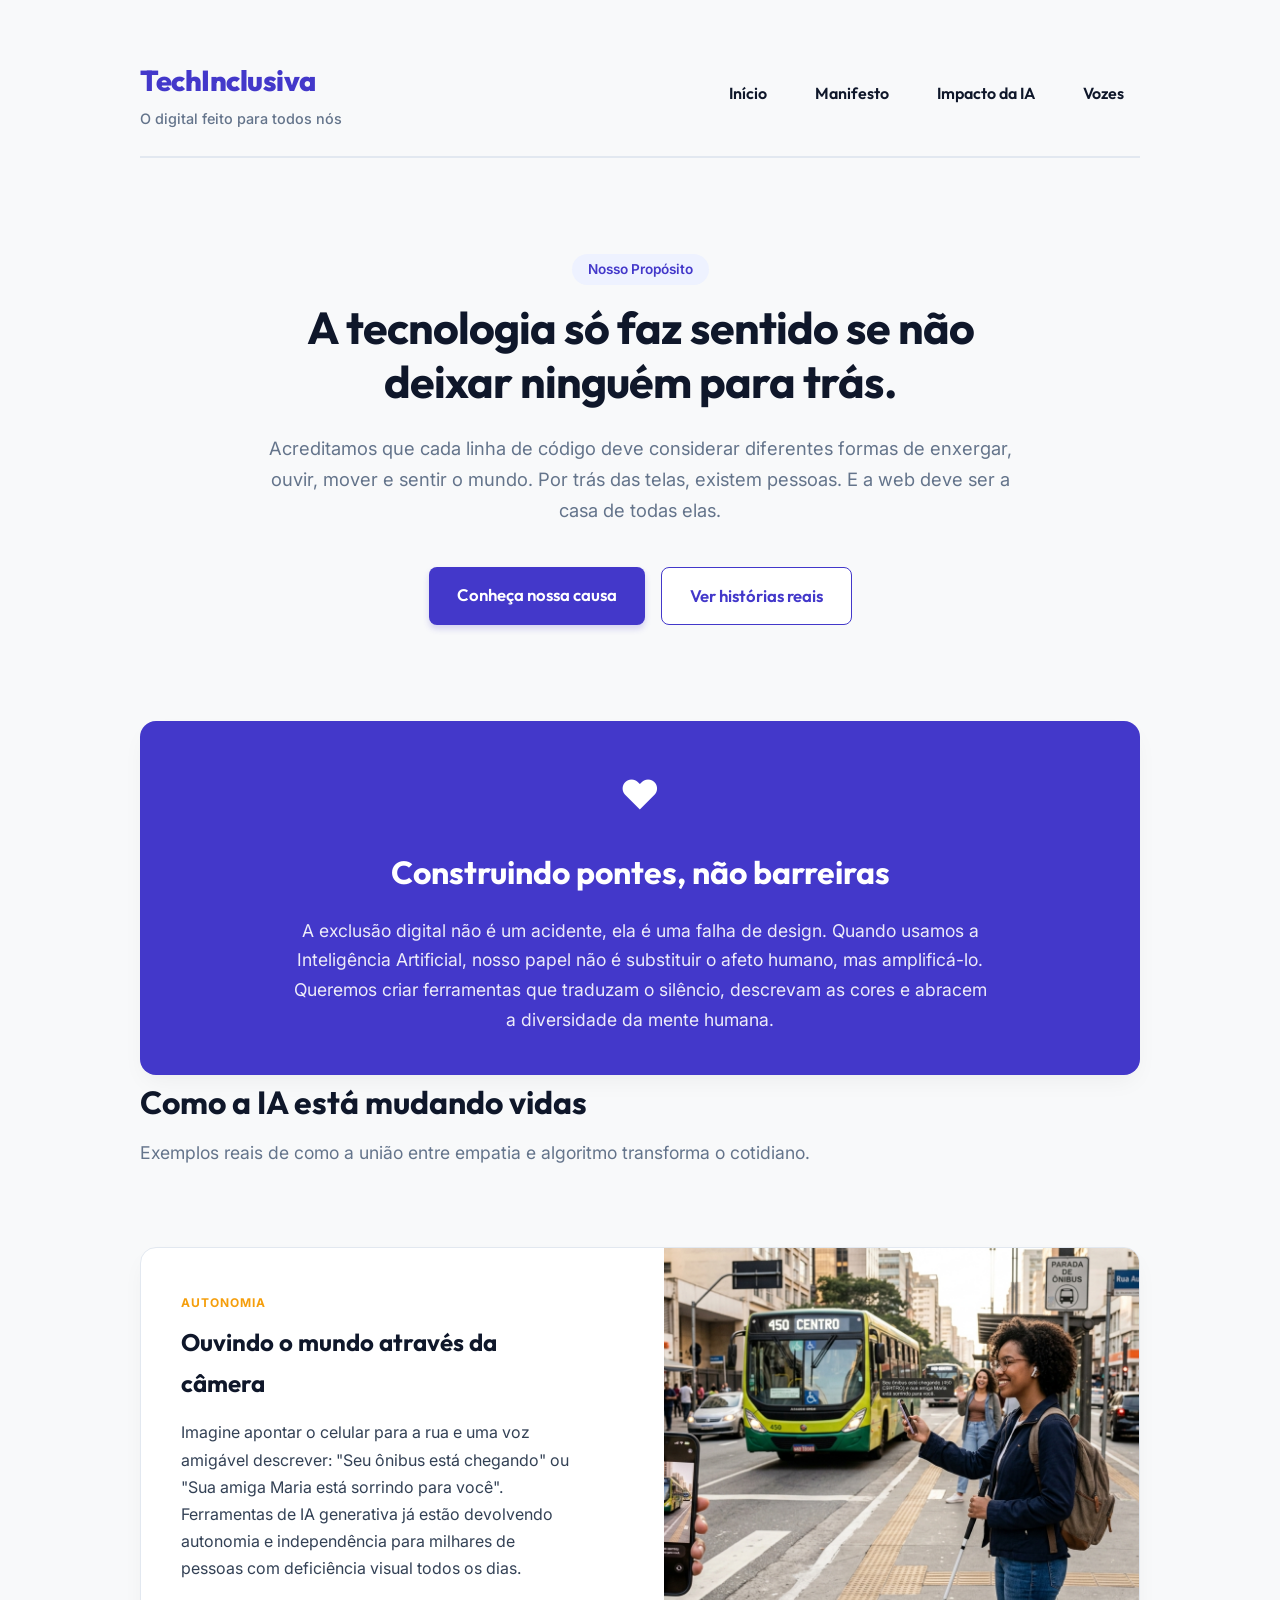
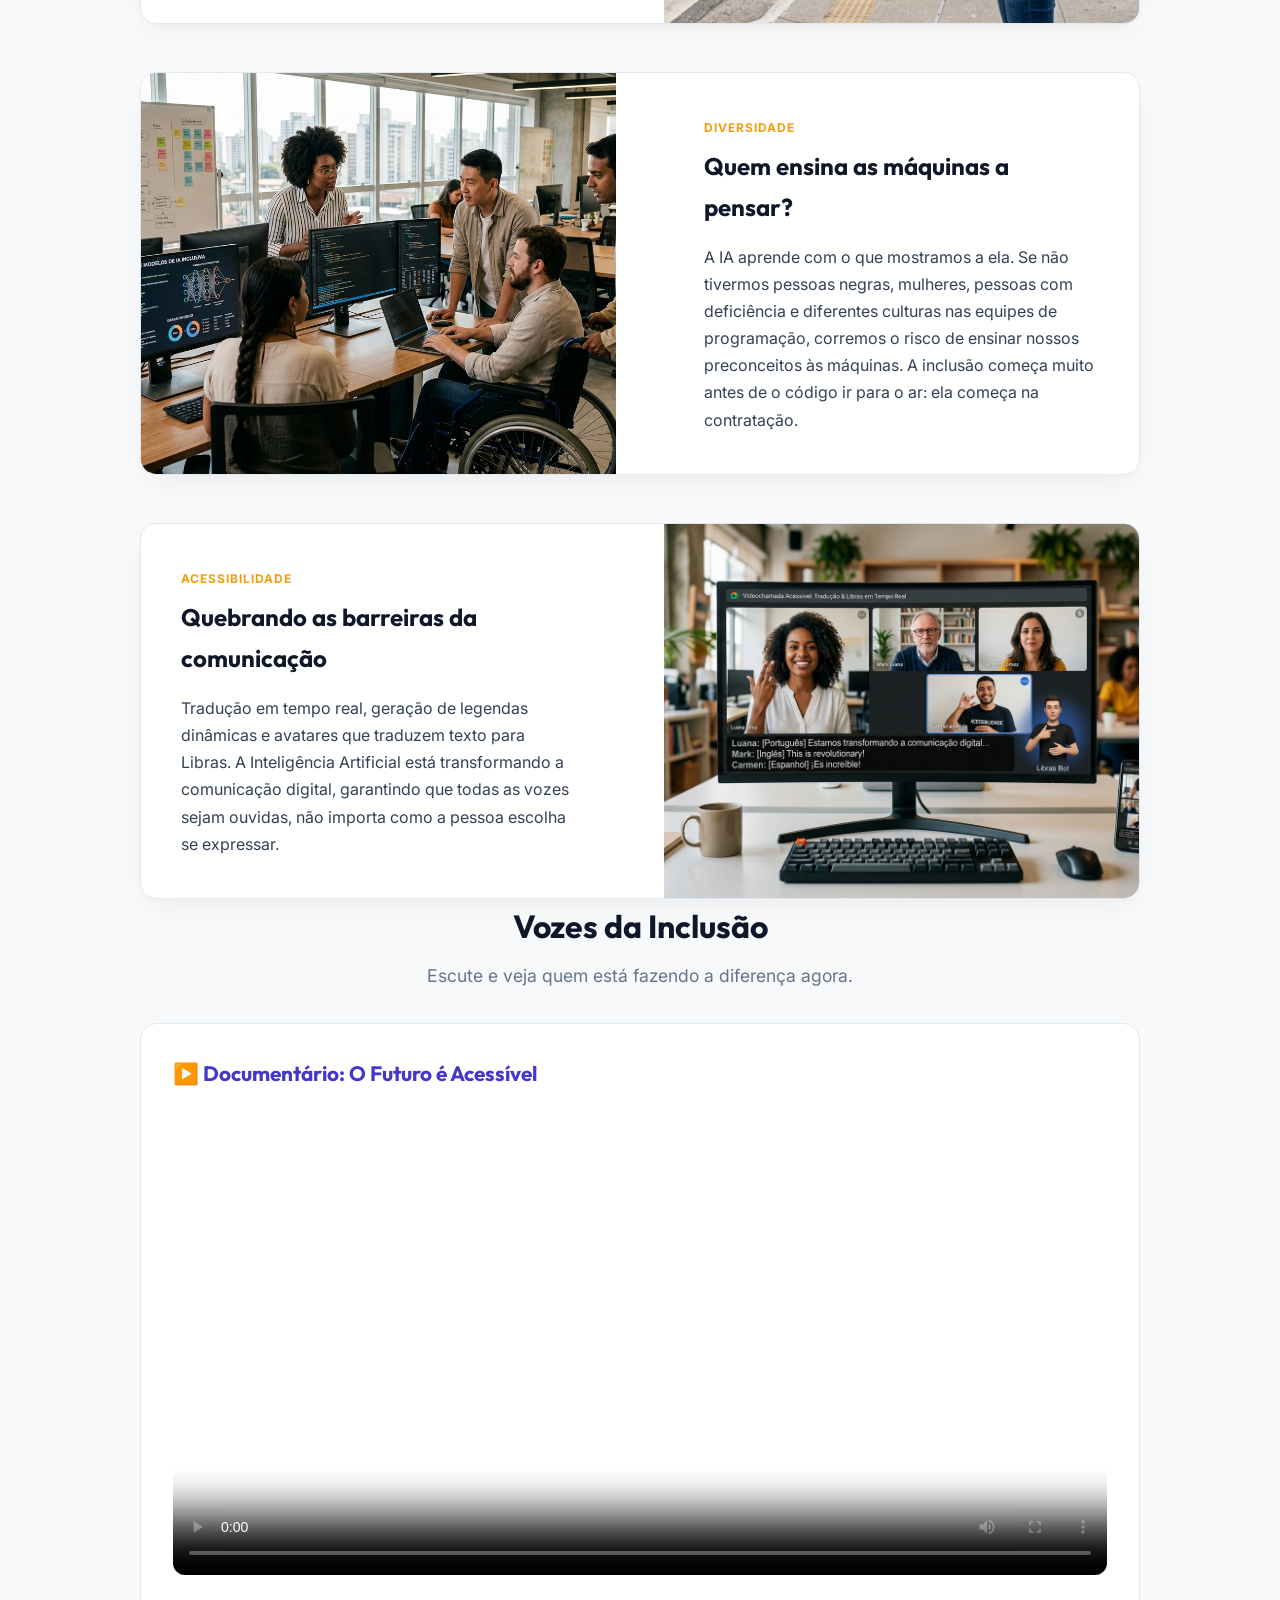
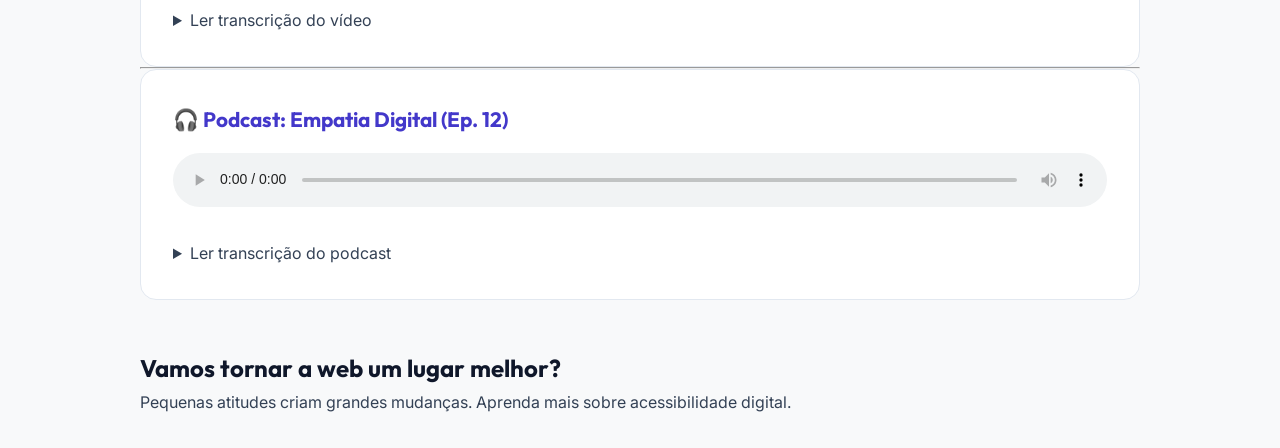
==== projeto_igor/index.html @ c45c7b09 "22/09" ====
<!DOCTYPE html>
<html lang="pt-BR">
<head>
  <meta charset="UTF-8">
  <meta name="viewport" content="width=device-width, initial-scale=1.0">
  <meta name="description" content="Portal sobre Tecnologia, Inteligência Artificial e Inclusão Digital focado em pessoas.">
  <title>Tecnologia com Empatia | Inclusão Digital</title>
  
  <!-- Fontes mais humanas e modernas -->
  <link rel="preconnect" href="https://fonts.googleapis.com">
  <link rel="preconnect" href="https://fonts.gstatic.com" crossorigin>
  <link href="https://fonts.googleapis.com/css2?family=Inter:wght@400;500;600&family=Outfit:wght@500;700;800&display=swap" rel="stylesheet">
  
  <link rel="stylesheet" href="style.css">
</head>
<body>

  <!-- Atalho de acessibilidade para leitor de tela / teclado -->
  <a href="#conteudo-principal" class="apenas-leitor-tela focavel-leitor-tela">Pular direto pro conteúdo</a>

  <div class="container-geral">
    
    <header class="cabecalho-site">
      <div class="area-logo">
        <h1>TechInclusiva</h1>
        <span>O digital feito para todos nós</span>
      </div>

      <nav class="menu-principal">
        <ul>
          <li><a href="#inicio">Início</a></li>
          <li><a href="#manifesto">Manifesto</a></li>
          <li><a href="#impacto">Impacto da IA</a></li>
          <li><a href="#midias">Vozes</a></li>
        </ul>
      </nav>
    </header>

    <section id="inicio" class="secao-destaque">
      <div class="destaque-texto">
        <span class="tag">Nosso Propósito</span>
        <h2>A tecnologia só faz sentido se não deixar ninguém para trás.</h2>
        <p>Acreditamos que cada linha de código deve considerar diferentes formas de enxergar, ouvir, mover e sentir o mundo. Por trás das telas, existem pessoas. E a web deve ser a casa de todas elas.</p>
        <div class="botoes-acao">
          <a href="#manifesto" class="btn btn-primario">Conheça nossa causa</a>
          <a href="#impacto" class="btn btn-secundario">Ver histórias reais</a>
        </div>
      </div>
    </section>

    <main id="conteudo-principal">
      
      <!-- SEÇÃO: MANIFESTO -->
      <section id="manifesto" class="cartao-conteudo manifesto-inclusao">
        <div class="manifesto-icone">❤️</div>
        <h3>Construindo pontes, não barreiras</h3>
        <p>A exclusão digital não é um acidente, ela é uma falha de design. Quando usamos a Inteligência Artificial, nosso papel não é substituir o afeto humano, mas amplificá-lo. Queremos criar ferramentas que traduzam o silêncio, descrevam as cores e abracem a diversidade da mente humana.</p>
      </section>

      <!-- SEÇÃO ALTERNADA: (TEXTO / IMAGEM) -->
      <section id="impacto" class="secao-funcionalidades">
        <div class="cabecalho-secao">
          <h3>Como a IA está mudando vidas</h3>
          <p>Exemplos reais de como a união entre empatia e algoritmo transforma o cotidiano.</p>
        </div>

        <!-- BLOCO 1 (Texto / Imagem) -->
        <div class="cartao-conteudo linha-funcionalidade">
          <div class="texto-funcionalidade">
            <span class="tag-pequena">Autonomia</span>
            <h4>Ouvindo o mundo através da câmera</h4>
            <p>Imagine apontar o celular para a rua e uma voz amigável descrever: "Seu ônibus está chegando" ou "Sua amiga Maria está sorrindo para você". Ferramentas de IA generativa já estão devolvendo autonomia e independência para milhares de pessoas com deficiência visual todos os dias.</p>
          </div>
          <figure class="imagem-funcionalidade">
            <img src="./assets/img1.jpg" alt="Mulher sorridente com fones de ouvido caminhando pela cidade, usando tecnologia assistiva.">
          </figure>
        </div>

        <!-- BLOCO 2 (Imagem / Texto - Invertido) -->
        <div class="cartao-conteudo linha-funcionalidade invertido">
          <figure class="imagem-funcionalidade">
            <img src="./assets/img2.jpg" alt="Grupo diversificado de jovens trabalhando juntos de forma colaborativa e sorrindo.">
          </figure>
          <div class="texto-funcionalidade">
            <span class="tag-pequena">Diversidade</span>
            <h4>Quem ensina as máquinas a pensar?</h4>
            <p>A IA aprende com o que mostramos a ela. Se não tivermos pessoas negras, mulheres, pessoas com deficiência e diferentes culturas nas equipes de programação, corremos o risco de ensinar nossos preconceitos às máquinas. A inclusão começa muito antes de o código ir para o ar: ela começa na contratação.</p>
          </div>
        </div>

        <!-- BLOCO 3 (Texto / Imagem - NOVO) -->
        <div class="cartao-conteudo linha-funcionalidade">
          <div class="texto-funcionalidade">
            <span class="tag-pequena">Acessibilidade</span>
            <h4>Quebrando as barreiras da comunicação</h4>
            <p>Tradução em tempo real, geração de legendas dinâmicas e avatares que traduzem texto para Libras. A Inteligência Artificial está transformando a comunicação digital, garantindo que todas as vozes sejam ouvidas, não importa como a pessoa escolha se expressar.</p>
          </div>
          <figure class="imagem-funcionalidade">
            <!-- Nova imagem focada em tecnologia e comunicação -->
            <img src="./assets/img3.jpg" alt="Pessoa interagindo com um tablet com foco na tela, representando o acesso facilitado à comunicação.">
          </figure>
        </div>

      </section>

      <!-- SEÇÃO MÍDIAS: EMPILHADA COM DIVISÓRIA -->
      <section id="midias" class="cartao-conteudo bloco-midias-empilhado">
        <div class="cabecalho-secao centralizado">
          <h3>Vozes da Inclusão</h3>
          <p>Escute e veja quem está fazendo a diferença agora.</p>
        </div>
        
        <!-- VÍDEO + TRANSCRIÇÃO -->
        <div class="item-midia">
          <div class="cabecalho-midia">
            <h4>▶️ Documentário: O Futuro é Acessível</h4>
          </div>
          <video controls class="reprodutor-midia" poster="https://images.unsplash.com/photo-1516321318423-f06f85e504b3?ixlib=rb-4.0.3&auto=format&fit=crop&w=800&q=80">
            <source src="#" type="video/mp4">
            Seu navegador não suporta o elemento de vídeo.
          </video>

          <details class="painel-transcricao">
            <summary>Ler transcrição do vídeo</summary>
            <div class="corpo-transcricao">
              <p><strong>[Música suave e inspiradora começa]</strong></p>
              <p><strong>[Visual]</strong> Um jovem cego toca a tela do celular; a tela brilha e um aplicativo responde por voz.</p>
              <p><strong>[Voz de Marina, Desenvolvedora]</strong> "Quando nós construímos algo acessível, não estamos fazendo um 'favor'. Estamos garantindo um direito humano fundamental."</p>
            </div>
          </details>
        </div>

        <hr class="linha-divisoria">

        <!-- PODCAST + TRANSCRIÇÃO -->
        <div class="item-midia">
          <div class="cabecalho-midia">
            <h4>🎧 Podcast: Empatia Digital (Ep. 12)</h4>
          </div>
          <audio controls class="reprodutor-midia audio-player">
            <source src="#" type="audio/mpeg">
            Seu navegador não suporta o elemento de áudio.
          </audio>

          <details class="painel-transcricao">
            <summary>Ler transcrição do podcast</summary>
            <div class="corpo-transcricao">
              <p><strong>[Apresentadora]</strong> Bem-vindos de volta. Hoje vamos falar sobre como pequenas mudanças no código geram impactos gigantescos.</p>
              <p><strong>[Convidado]</strong> Exato! Comece testando seu site apenas com o teclado. Se você não consegue navegar, uma pessoa com deficiência motora também não vai conseguir.</p>
            </div>
          </details>
        </div>

      </section>

    </main>

    <section class="chamada-final">
      <h2>Vamos tornar a web um lugar melhor?</h2>
      <p>Pequenas atitudes criam grandes mudanças. Aprenda mais sobre acessibilidade digital.</p>
    </section>
---- projeto_igor/style.css ----
:root {
  /* Nova paleta: Mais quente, moderna e aconchegante */
  --fundo-pagina: #F8F9FA;
  --fundo-cartao: #FFFFFF;
  --borda-suave: #E2E8F0;
  
  --texto-titulo: #0F172A; /* Azul marinho quase preto (alta constraste) */
  --texto-corpo: #334155; /* Cinza chumbo suave (confortável para ler) */
  --texto-mutado: #64748B;
  
  --cor-marca: #4338CA; /* Indigo vibrante (Passa confiança e modernidade) */
  --cor-marca-hover: #3730A3;
  --cor-destaque: #F59E0B; /* Laranja quente para detalhes */
  --cor-fundo-destaque: #EEF2FF; /* Azul bem clarinho para fundos especiais */
}

* {
  margin: 0;
  padding: 0;
  box-sizing: border-box;
}

body {
  background: var(--fundo-pagina);
  color: var(--texto-corpo);
  /* Outfit para modernidade, Inter para os textos densos */
  font-family: 'Inter', sans-serif;
  line-height: 1.7;
  padding: 2rem 1rem;
  -webkit-font-smoothing: antialiased;
}

h1, h2, h3, h4, .menu-principal a {
  font-family: 'Outfit', sans-serif;
  color: var(--texto-titulo);
}

/* Acessibilidade (Mantida e melhorada visualmente) */
.apenas-leitor-tela {
  position: absolute;
  width: 1px;
  height: 1px;
  padding: 0;
  margin: -1px;
  overflow: hidden;
  clip: rect(0, 0, 0, 0);
  white-space: nowrap;
  border: 0;
}

.focavel-leitor-tela:focus {
  position: fixed;
  top: 1rem;
  left: 1rem;
  padding: 0.75rem 1.5rem;
  background: var(--cor-marca);
  color: #ffffff;
  z-index: 9999;
  border-radius: 8px;
  font-weight: 600;
  text-decoration: none;
  box-shadow: 0 4px 12px rgba(67, 56, 202, 0.3);
}

:focus:not(:focus-visible) { outline: none; }
:focus-visible { outline: 3px solid var(--cor-destaque); outline-offset: 4px; border-radius: 4px;}

/* Layout base */
.container-geral {
  max-width: 1000px;
  margin: 0 auto;
  display: flex;
  flex-direction: column;
  gap: 3rem; /* Mais respiro entre as seções */
}

/* Cartões universais */
.cartao-conteudo {
  background: var(--fundo-cartao);
  border: 1px solid var(--borda-suave);
  border-radius: 16px; /* Bordas mais arredondadas (amigáveis) */
  padding: 2.5rem;
  box-shadow: 0 10px 25px -5px rgba(0, 0, 0, 0.05), 0 8px 10px -6px rgba(0, 0, 0, 0.01);
  transition: transform 0.3s ease, box-shadow 0.3s ease;
}

.cartao-conteudo:hover {
  transform: translateY(-2px);
  box-shadow: 0 20px 25px -5px rgba(0, 0, 0, 0.08), 0 10px 10px -5px rgba(0, 0, 0, 0.04);
}

/* Cabeçalho */
.cabecalho-site {
  display: flex;
  flex-wrap: wrap;
  justify-content: space-between;
  align-items: center;
  gap: 1.5rem;
  padding: 1.5rem 0;
  border-bottom: 2px solid var(--borda-suave);
}

.area-logo h1 { 
  font-size: 1.8rem; 
  font-weight: 800;
  color: var(--cor-marca); 
  letter-spacing: -0.5px;
}
.area-logo span { 
  font-size: 0.9rem; 
  color: var(--texto-mutado);
  font-weight: 500;
}

.menu-principal ul { display: flex; gap: 1rem; list-style: none; }
.menu-principal a {
  text-decoration: none;
  font-size: 1rem;
  font-weight: 600;
  padding: 0.5rem 1rem;
  border-radius: 8px;
  transition: all 0.2s ease;
}
.menu-principal a:hover { 
  background: var(--cor-fundo-destaque);
  color: var(--cor-marca); 
}

/* Destaque Inicial (Hero) */
.secao-destaque {
  text-align: center;
  padding: 3rem 1rem;
  max-width: 800px;
  margin: 0 auto;
}

.tag {
  display: inline-block;
  background: var(--cor-fundo-destaque);
  color: var(--cor-marca);
  padding: 0.25rem 1rem;
  border-radius: 99px;
  font-size: 0.85rem;
  font-weight: 600;
  margin-bottom: 1rem;
}

.tag-pequena {
  display: inline-block;
  color: var(--cor-destaque);
  font-size: 0.75rem;
  font-weight: 700;
  text-transform: uppercase;
  letter-spacing: 1px;
  margin-bottom: 0.5rem;
}

.secao-destaque h2 { 
  font-size: 2.8rem;
  line-height: 1.2;
  margin-bottom: 1.5rem;
  letter-spacing: -1px;
}

.secao-destaque p {
  font-size: 1.15rem;
  color: var(--texto-mutado);
  margin-bottom: 2.5rem;
}

/* Botões */
.botoes-acao {
  display: flex;
  gap: 1rem;
  justify-content: center;
}

.btn {
  display: inline-block;
  padding: 0.875rem 1.75rem;
  border-radius: 8px;
  text-decoration: none;
  font-weight: 600;
  font-family: 'Outfit', sans-serif;
  transition: all 0.3s ease;
  font-size: 1.05rem;
}

.btn-primario {
  background: var(--cor-marca);
  color: white;
  box-shadow: 0 4px 6px rgba(67, 56, 202, 0.2);
}

.btn-primario:hover {
  background: var(--cor-marca-hover);
  transform: translateY(-2px);
  box-shadow: 0 6px 12px rgba(67, 56, 202, 0.3);
}

.btn-secundario {
  background: white;
  color: var(--cor-marca);
  border: 1px solid var(--cor-marca);
}

.btn-secundario:hover {
  background: var(--cor-fundo-destaque);
}

/* Manifesto */
.manifesto-inclusao {
  text-align: center;
  background: var(--cor-marca);
  color: white;
  border: none;
}

.manifesto-inclusao .manifesto-icone {
  font-size: 2.5rem;
  margin-bottom: 1rem;
}

.manifesto-inclusao h3 {
  color: white;
  font-size: 2rem;
  margin-bottom: 1rem;
}

.manifesto-inclusao p {
  font-size: 1.1rem;
  max-width: 700px;
  margin: 0 auto;
  opacity: 0.9;
}

/* Cabeçalhos de Seção */
.cabecalho-secao {
  margin-bottom: 2rem;
}
.cabecalho-secao.centralizado {
  text-align: center;
}
.cabecalho-secao h3 {
  font-size: 2rem;
  margin-bottom: 0.5rem;
}
.cabecalho-secao p {
  color: var(--texto-mutado);
  font-size: 1.1rem;
}

/* Seção Alternada */
.secao-funcionalidades {
  display: flex;
  flex-direction: column;
  gap: 3rem;
}

.linha-funcionalidade {
  display: grid;
  grid-template-columns: 1fr 1fr;
  gap: 3rem;
  align-items: center;
  padding: 0; /* Tira o padding padrão do cartão */
  overflow: hidden; /* Para a imagem respeitar o border-radius */
}

.texto-funcionalidade {
  padding: 2.5rem;
}

.texto-funcionalidade h4 {
  font-size: 1.5rem;
  margin-bottom: 1rem;
}

.imagem-funcionalidade {
  height: 100%;
  min-height: 300px;
}

.imagem-funcionalidade img {
  width: 100%;
  height: 100%;
  object-fit: cover; /* Imagem fica linda preenchendo o espaço */
  display: block;
}

/* Mídias */
.bloco-midias-empilhado {
  background: transparent;
  border: none;
  box-shadow: none;
  padding: 0;
}

.item-midia {
  background: var(--fundo-cartao);
  padding: 2rem;
  border-radius: 16px;
  border: 1px solid var(--borda-suave);
}

.cabecalho-midia h4 {
  font-size: 1.3rem;
  margin-bottom: 1rem;
  color: var(--cor-marca);
}

.reprodutor-midia {
  width: 100%;
  border-radius: 12px;
  margin-bottom: 1.5rem;
}
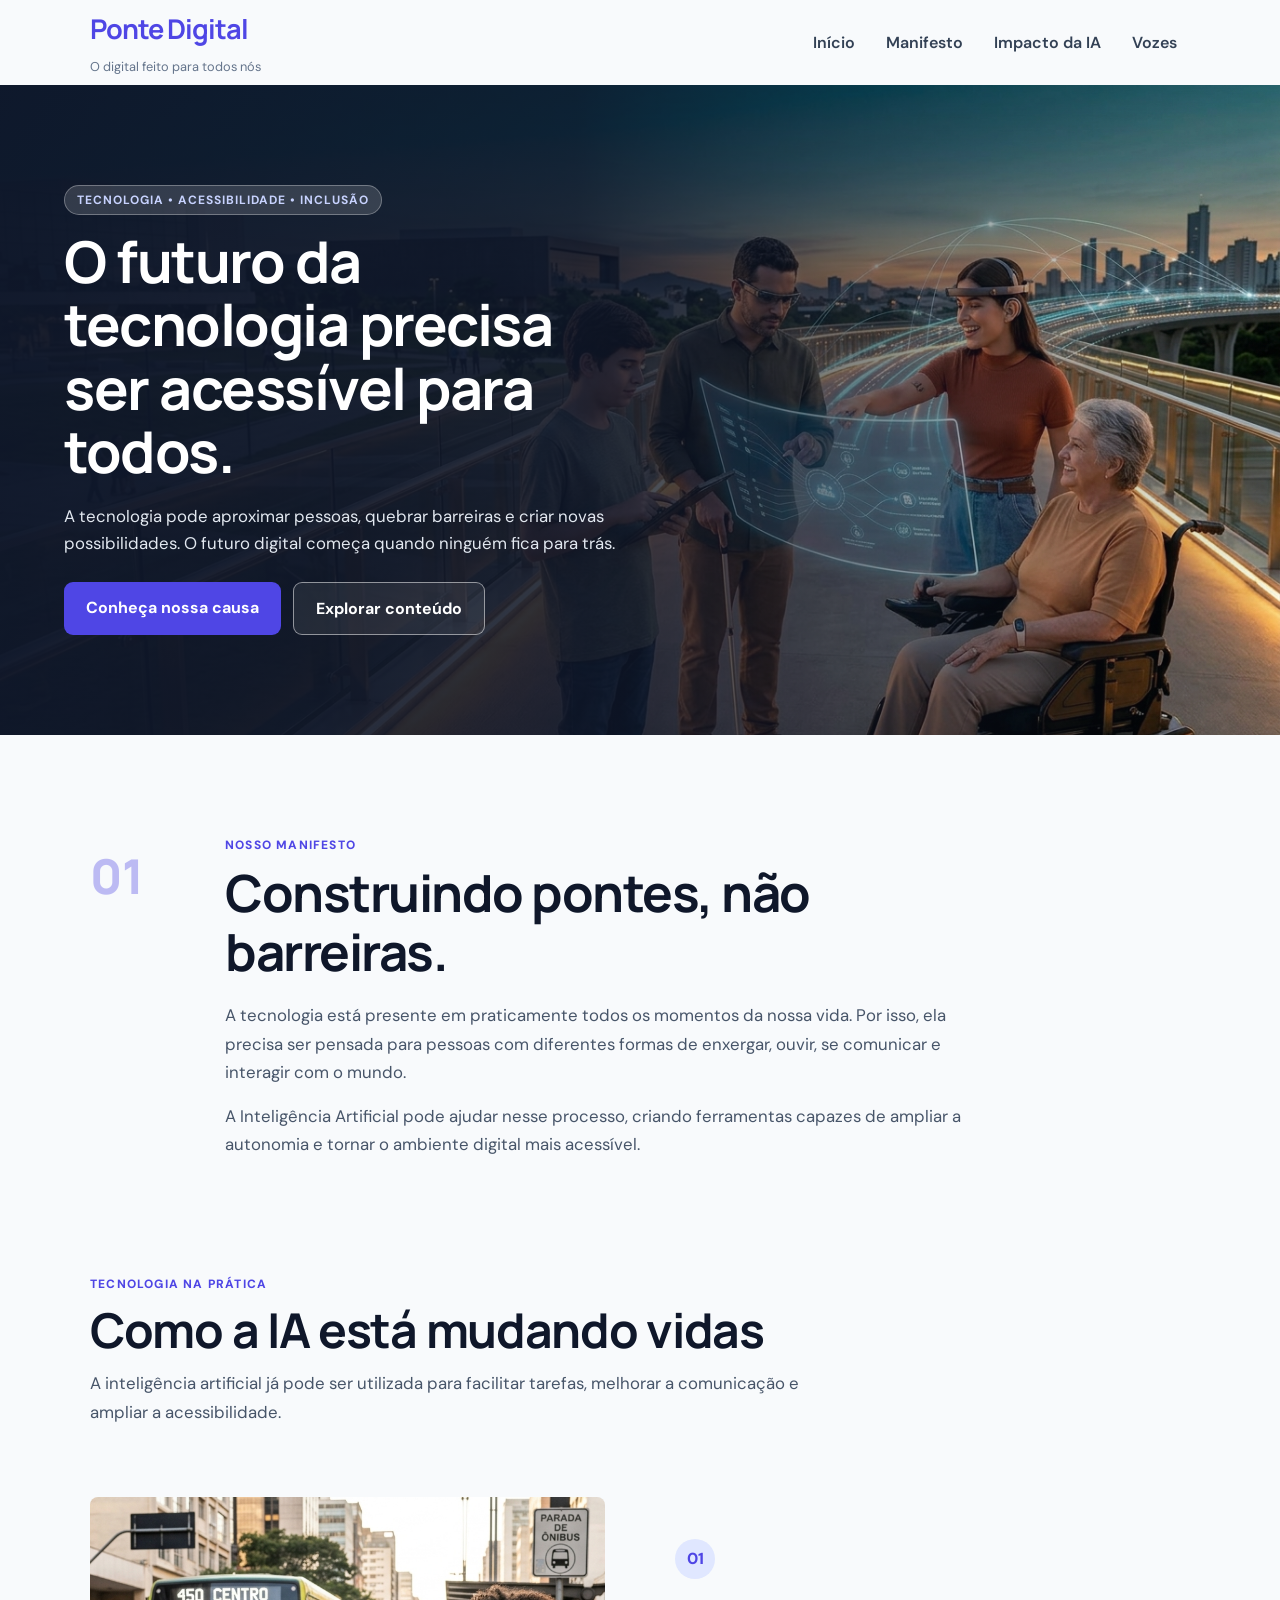
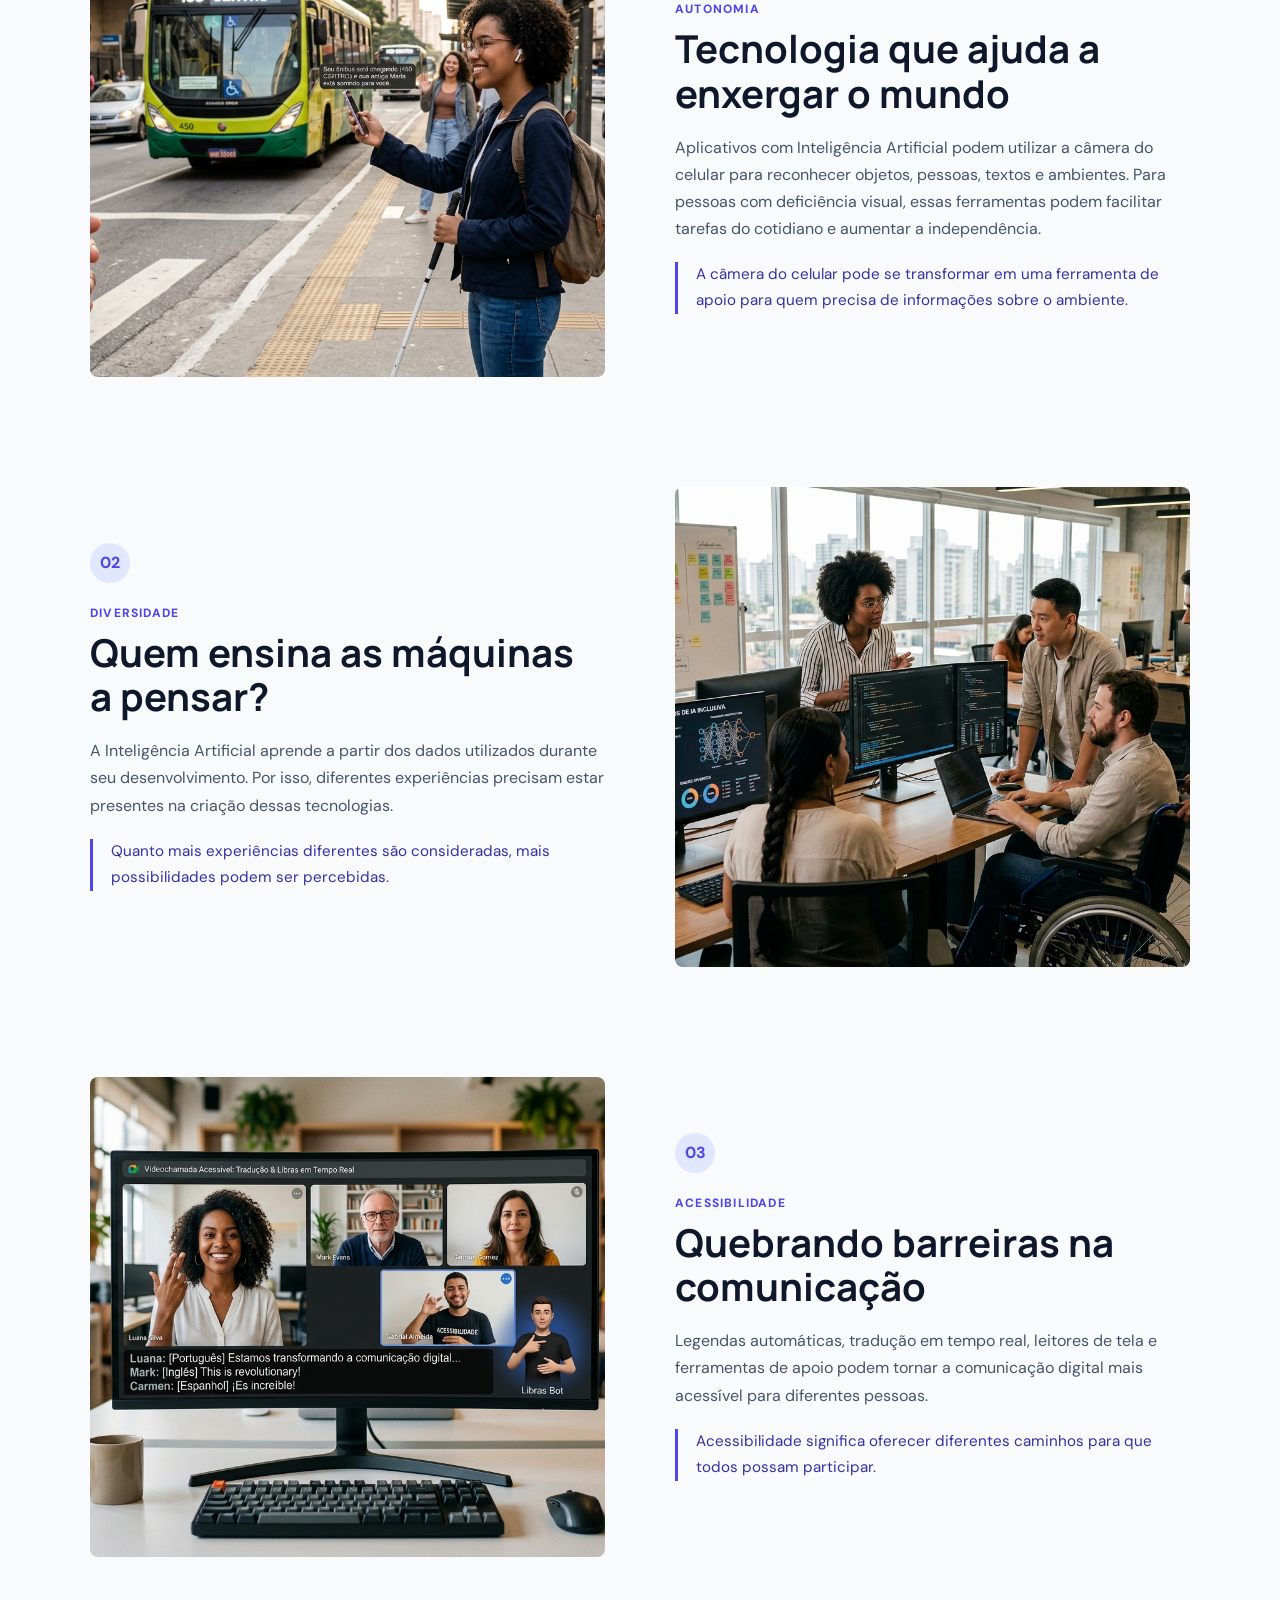
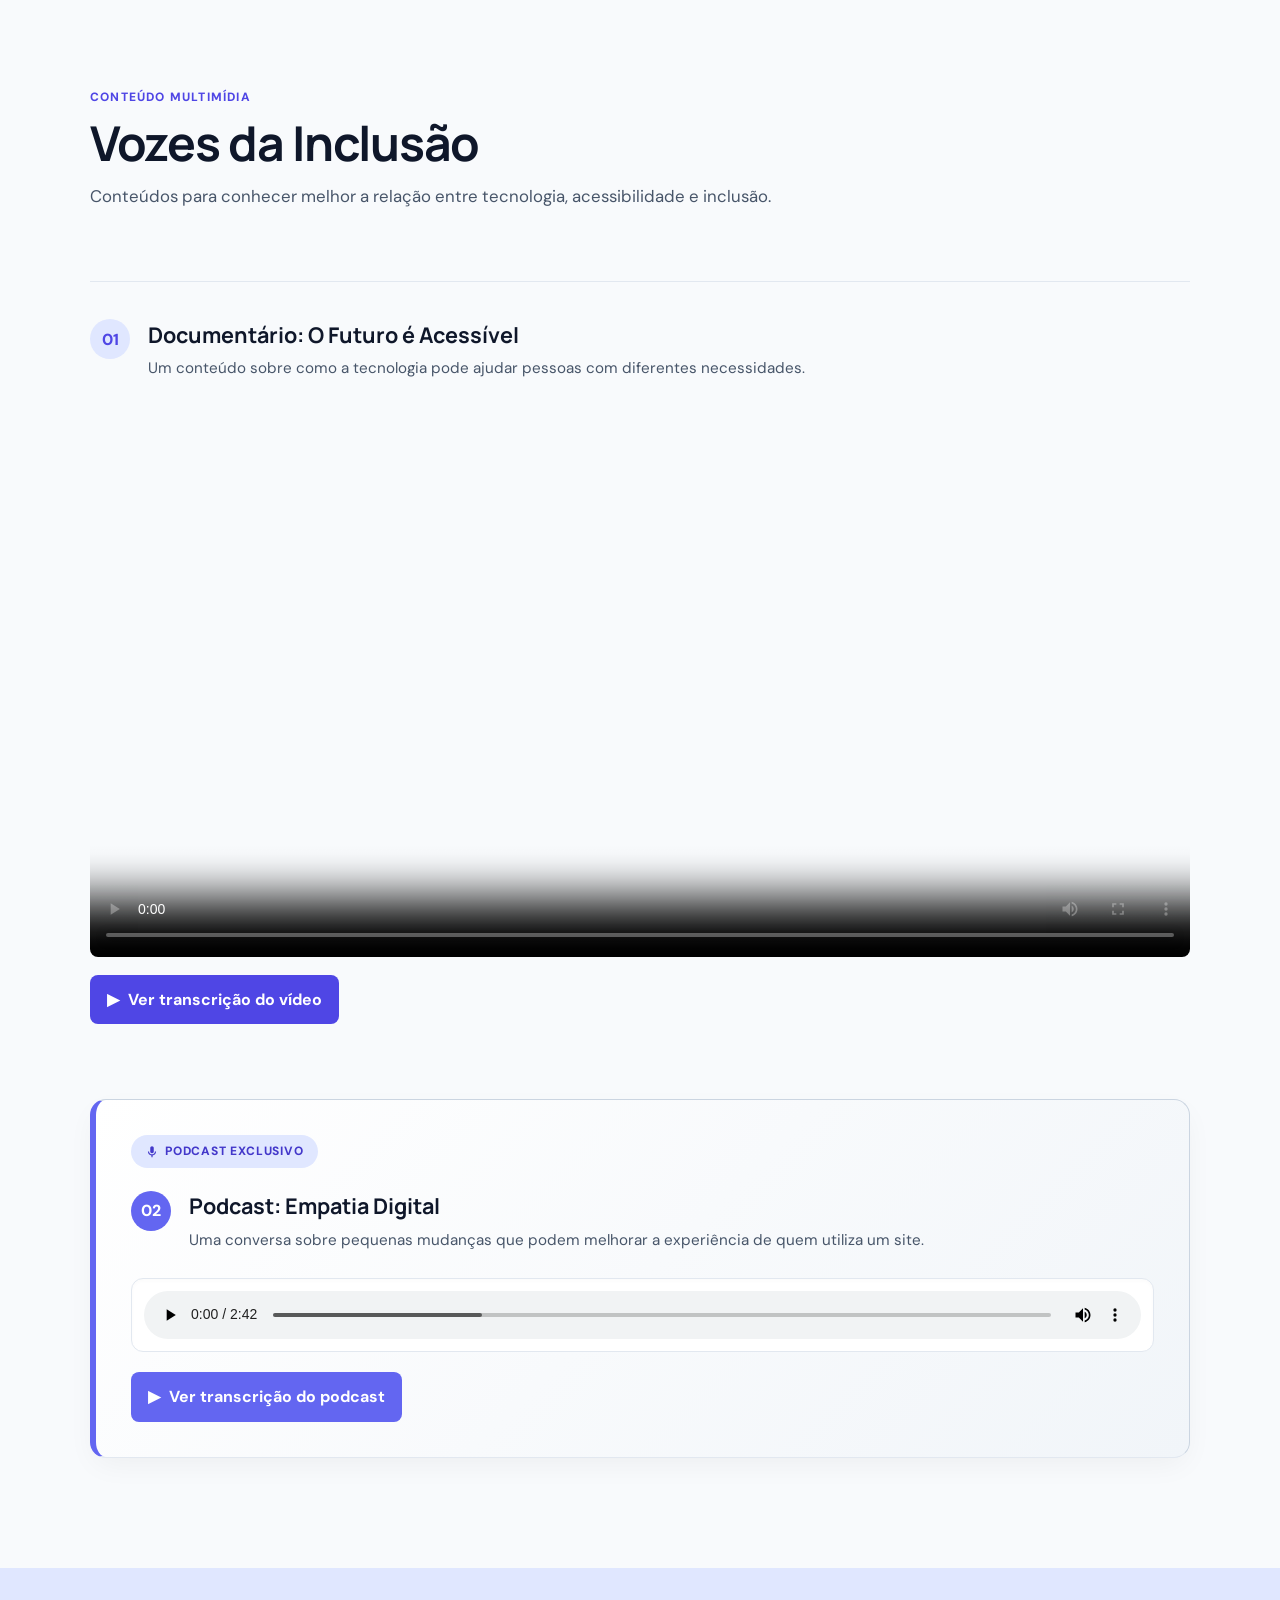
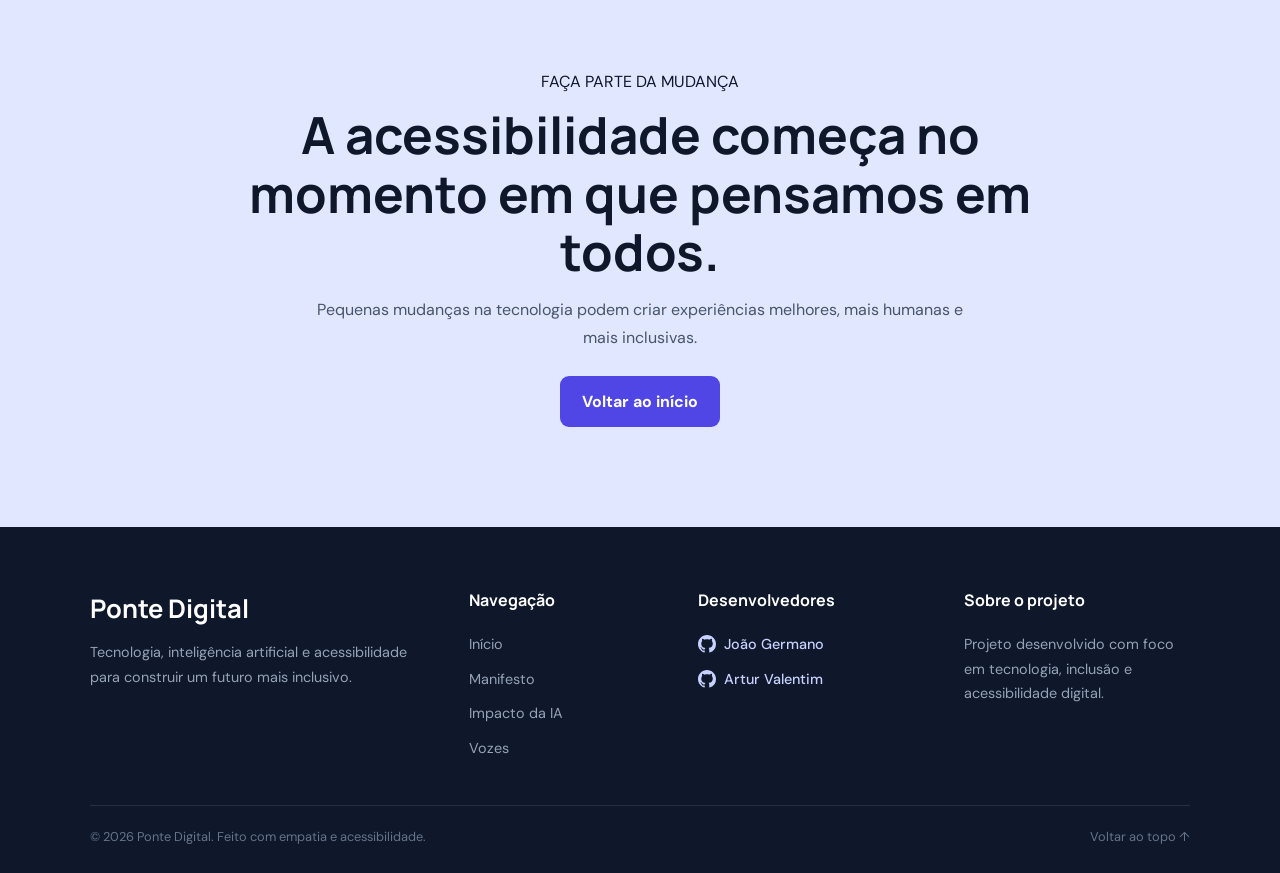
==== commit 104eee1d: "23/09" ====
--- a/projeto_igor/index.html
+++ b/projeto_igor/index.html
@@ -3,30 +3,29 @@
 <head>
   <meta charset="UTF-8">
   <meta name="viewport" content="width=device-width, initial-scale=1.0">
-  <meta name="description" content="Portal sobre Tecnologia, Inteligência Artificial e Inclusão Digital focado em pessoas.">
-  <title>Tecnologia com Empatia | Inclusão Digital</title>
-  
-  <!-- Fontes mais humanas e modernas -->
+  <meta name="description" content="Ponte Digital — tecnologia, inteligência artificial e acessibilidade para todos.">
+  <title>Ponte Digital | Tecnologia com Empatia</title>
+
   <link rel="preconnect" href="https://fonts.googleapis.com">
   <link rel="preconnect" href="https://fonts.gstatic.com" crossorigin>
-  <link href="https://fonts.googleapis.com/css2?family=Inter:wght@400;500;600&family=Outfit:wght@500;700;800&display=swap" rel="stylesheet">
-  
+  <link href="https://fonts.googleapis.com/css2?family=DM+Sans:wght@400;500;600;700&family=Manrope:wght@600;700;800&display=swap" rel="stylesheet">
   <link rel="stylesheet" href="style.css">
 </head>
 <body>
 
-  <!-- Atalho de acessibilidade para leitor de tela / teclado -->
-  <a href="#conteudo-principal" class="apenas-leitor-tela focavel-leitor-tela">Pular direto pro conteúdo</a>
+  <a href="#conteudo-principal" class="apenas-leitor-tela focavel-leitor-tela">
+    Pular direto para o conteúdo
+  </a>
 
   <div class="container-geral">
-    
+
     <header class="cabecalho-site">
-      <div class="area-logo">
-        <h1>TechInclusiva</h1>
+      <a href="#inicio" class="area-logo">
+        <h1>Ponte Digital</h1>
         <span>O digital feito para todos nós</span>
-      </div>
-
-      <nav class="menu-principal">
+      </a>
+
+      <nav class="menu-principal" aria-label="Menu principal">
         <ul>
           <li><a href="#inicio">Início</a></li>
           <li><a href="#manifesto">Manifesto</a></li>
@@ -36,126 +35,283 @@
       </nav>
     </header>
 
-    <section id="inicio" class="secao-destaque">
-      <div class="destaque-texto">
-        <span class="tag">Nosso Propósito</span>
-        <h2>A tecnologia só faz sentido se não deixar ninguém para trás.</h2>
-        <p>Acreditamos que cada linha de código deve considerar diferentes formas de enxergar, ouvir, mover e sentir o mundo. Por trás das telas, existem pessoas. E a web deve ser a casa de todas elas.</p>
-        <div class="botoes-acao">
-          <a href="#manifesto" class="btn btn-primario">Conheça nossa causa</a>
-          <a href="#impacto" class="btn btn-secundario">Ver histórias reais</a>
-        </div>
-      </div>
-    </section>
-
     <main id="conteudo-principal">
-      
-      <!-- SEÇÃO: MANIFESTO -->
-      <section id="manifesto" class="cartao-conteudo manifesto-inclusao">
-        <div class="manifesto-icone">❤️</div>
-        <h3>Construindo pontes, não barreiras</h3>
-        <p>A exclusão digital não é um acidente, ela é uma falha de design. Quando usamos a Inteligência Artificial, nosso papel não é substituir o afeto humano, mas amplificá-lo. Queremos criar ferramentas que traduzam o silêncio, descrevam as cores e abracem a diversidade da mente humana.</p>
-      </section>
-
-      <!-- SEÇÃO ALTERNADA: (TEXTO / IMAGEM) -->
-      <section id="impacto" class="secao-funcionalidades">
+
+      <section id="inicio" class="hero">
+        <div class="hero-overlay"></div>
+
+        <div class="hero-conteudo">
+          <span class="tag">TECNOLOGIA • ACESSIBILIDADE • INCLUSÃO</span>
+
+          <h2>O futuro da tecnologia precisa ser acessível para todos.</h2>
+
+          <p>
+            A tecnologia pode aproximar pessoas, quebrar barreiras e criar
+            novas possibilidades. O futuro digital começa quando ninguém
+            fica para trás.
+          </p>
+
+          <div class="botoes-acao">
+            <a href="#manifesto" class="btn btn-primario">Conheça nossa causa</a>
+            <a href="#impacto" class="btn btn-secundario">Explorar conteúdo</a>
+          </div>
+        </div>
+      </section>
+
+      <section id="manifesto" class="manifesto">
+        <div class="manifesto-conteudo">
+          <span class="numero-secao">01</span>
+
+          <div>
+            <span class="tag-pequena">NOSSO MANIFESTO</span>
+            <h3>Construindo pontes, não barreiras.</h3>
+
+            <p>
+              A tecnologia está presente em praticamente todos os momentos
+              da nossa vida. Por isso, ela precisa ser pensada para pessoas
+              com diferentes formas de enxergar, ouvir, se comunicar e
+              interagir com o mundo.
+            </p>
+
+            <p>
+              A Inteligência Artificial pode ajudar nesse processo, criando
+              ferramentas capazes de ampliar a autonomia e tornar o ambiente
+              digital mais acessível.
+            </p>
+          </div>
+        </div>
+      </section>
+
+      <section id="impacto" class="impacto">
         <div class="cabecalho-secao">
+          <span class="tag-pequena">TECNOLOGIA NA PRÁTICA</span>
           <h3>Como a IA está mudando vidas</h3>
-          <p>Exemplos reais de como a união entre empatia e algoritmo transforma o cotidiano.</p>
-        </div>
-
-        <!-- BLOCO 1 (Texto / Imagem) -->
-        <div class="cartao-conteudo linha-funcionalidade">
-          <div class="texto-funcionalidade">
-            <span class="tag-pequena">Autonomia</span>
-            <h4>Ouvindo o mundo através da câmera</h4>
-            <p>Imagine apontar o celular para a rua e uma voz amigável descrever: "Seu ônibus está chegando" ou "Sua amiga Maria está sorrindo para você". Ferramentas de IA generativa já estão devolvendo autonomia e independência para milhares de pessoas com deficiência visual todos os dias.</p>
-          </div>
-          <figure class="imagem-funcionalidade">
-            <img src="./assets/img1.jpg" alt="Mulher sorridente com fones de ouvido caminhando pela cidade, usando tecnologia assistiva.">
+          <p>
+            A inteligência artificial já pode ser utilizada para facilitar
+            tarefas, melhorar a comunicação e ampliar a acessibilidade.
+          </p>
+        </div>
+
+        <article class="bloco-conteudo">
+          <figure class="imagem-conteudo">
+            <img src="./assets/img1.jpg" alt="Mulher usando fones de ouvido enquanto caminha pela cidade utilizando tecnologia.">
           </figure>
-        </div>
-
-        <!-- BLOCO 2 (Imagem / Texto - Invertido) -->
-        <div class="cartao-conteudo linha-funcionalidade invertido">
-          <figure class="imagem-funcionalidade">
-            <img src="./assets/img2.jpg" alt="Grupo diversificado de jovens trabalhando juntos de forma colaborativa e sorrindo.">
+
+          <div class="texto-conteudo">
+            <span class="numero-conteudo">01</span>
+            <span class="tag-pequena">AUTONOMIA</span>
+            <h4>Tecnologia que ajuda a enxergar o mundo</h4>
+            <p>
+              Aplicativos com Inteligência Artificial podem utilizar a câmera
+              do celular para reconhecer objetos, pessoas, textos e ambientes.
+              Para pessoas com deficiência visual, essas ferramentas podem
+              facilitar tarefas do cotidiano e aumentar a independência.
+            </p>
+            <p class="frase-destaque">
+              A câmera do celular pode se transformar em uma ferramenta
+              de apoio para quem precisa de informações sobre o ambiente.
+            </p>
+          </div>
+        </article>
+
+        <article class="bloco-conteudo invertido">
+          <figure class="imagem-conteudo">
+            <img src="./assets/img2.jpg" alt="Grupo diverso de jovens trabalhando juntos em um ambiente colaborativo.">
           </figure>
-          <div class="texto-funcionalidade">
-            <span class="tag-pequena">Diversidade</span>
+
+          <div class="texto-conteudo">
+            <span class="numero-conteudo">02</span>
+            <span class="tag-pequena">DIVERSIDADE</span>
             <h4>Quem ensina as máquinas a pensar?</h4>
-            <p>A IA aprende com o que mostramos a ela. Se não tivermos pessoas negras, mulheres, pessoas com deficiência e diferentes culturas nas equipes de programação, corremos o risco de ensinar nossos preconceitos às máquinas. A inclusão começa muito antes de o código ir para o ar: ela começa na contratação.</p>
-          </div>
-        </div>
-
-        <!-- BLOCO 3 (Texto / Imagem - NOVO) -->
-        <div class="cartao-conteudo linha-funcionalidade">
-          <div class="texto-funcionalidade">
-            <span class="tag-pequena">Acessibilidade</span>
-            <h4>Quebrando as barreiras da comunicação</h4>
-            <p>Tradução em tempo real, geração de legendas dinâmicas e avatares que traduzem texto para Libras. A Inteligência Artificial está transformando a comunicação digital, garantindo que todas as vozes sejam ouvidas, não importa como a pessoa escolha se expressar.</p>
-          </div>
-          <figure class="imagem-funcionalidade">
-            <!-- Nova imagem focada em tecnologia e comunicação -->
-            <img src="./assets/img3.jpg" alt="Pessoa interagindo com um tablet com foco na tela, representando o acesso facilitado à comunicação.">
+            <p>
+              A Inteligência Artificial aprende a partir dos dados utilizados
+              durante seu desenvolvimento. Por isso, diferentes experiências
+              precisam estar presentes na criação dessas tecnologias.
+            </p>
+            <p class="frase-destaque">
+              Quanto mais experiências diferentes são consideradas,
+              mais possibilidades podem ser percebidas.
+            </p>
+          </div>
+        </article>
+
+        <article class="bloco-conteudo">
+          <figure class="imagem-conteudo">
+            <img src="./assets/img3.jpg" alt="Pessoa utilizando um tablet para acessar recursos digitais de comunicação.">
           </figure>
-        </div>
-
-      </section>
-
-      <!-- SEÇÃO MÍDIAS: EMPILHADA COM DIVISÓRIA -->
-      <section id="midias" class="cartao-conteudo bloco-midias-empilhado">
-        <div class="cabecalho-secao centralizado">
+
+          <div class="texto-conteudo">
+            <span class="numero-conteudo">03</span>
+            <span class="tag-pequena">ACESSIBILIDADE</span>
+            <h4>Quebrando barreiras na comunicação</h4>
+            <p>
+              Legendas automáticas, tradução em tempo real, leitores de tela
+              e ferramentas de apoio podem tornar a comunicação digital
+              mais acessível para diferentes pessoas.
+            </p>
+            <p class="frase-destaque">
+              Acessibilidade significa oferecer diferentes caminhos para
+              que todos possam participar.
+            </p>
+          </div>
+        </article>
+      </section>
+
+      <section id="midias" class="midias">
+        <div class="cabecalho-secao">
+          <span class="tag-pequena">CONTEÚDO MULTIMÍDIA</span>
           <h3>Vozes da Inclusão</h3>
-          <p>Escute e veja quem está fazendo a diferença agora.</p>
-        </div>
-        
-        <!-- VÍDEO + TRANSCRIÇÃO -->
-        <div class="item-midia">
-          <div class="cabecalho-midia">
-            <h4>▶️ Documentário: O Futuro é Acessível</h4>
-          </div>
-          <video controls class="reprodutor-midia" poster="https://images.unsplash.com/photo-1516321318423-f06f85e504b3?ixlib=rb-4.0.3&auto=format&fit=crop&w=800&q=80">
-            <source src="#" type="video/mp4">
+          <p>
+            Conteúdos para conhecer melhor a relação entre tecnologia,
+            acessibilidade e inclusão.
+          </p>
+        </div>
+
+        <article class="midia">
+          <div class="midia-info">
+            <span class="numero-conteudo">01</span>
+            <div>
+              <h4>Documentário: O Futuro é Acessível</h4>
+              <p>
+                Um conteúdo sobre como a tecnologia pode ajudar pessoas
+                com diferentes necessidades.
+              </p>
+            </div>
+          </div>
+
+          <video controls class="reprodutor-midia" poster="https://images.unsplash.com/photo-1516321318423-f06f85e504b3?auto=format&fit=crop&w=1200&q=80">
+            <source src="./assets/video.mp4" type="video/mp4">
             Seu navegador não suporta o elemento de vídeo.
           </video>
 
           <details class="painel-transcricao">
-            <summary>Ler transcrição do vídeo</summary>
+            <summary>
+              <span>▶</span>
+              Ver transcrição do vídeo
+            </summary>
             <div class="corpo-transcricao">
-              <p><strong>[Música suave e inspiradora começa]</strong></p>
-              <p><strong>[Visual]</strong> Um jovem cego toca a tela do celular; a tela brilha e um aplicativo responde por voz.</p>
-              <p><strong>[Voz de Marina, Desenvolvedora]</strong> "Quando nós construímos algo acessível, não estamos fazendo um 'favor'. Estamos garantindo um direito humano fundamental."</p>
+              <p><strong>[Narrador]</strong> Você já parou pra pensar que, enquanto alguns estão usando inteligência artificial pra criar empresas, automatizar processos e até gerar renda, milhões de pessoas sequer conseguem acessar ferramentas básicas? Pois é, e a IA tá começando a mudar isso de um jeito que muita gente nem imagina. Se esse tema te interessa, já deixa seu like, se inscreve no canal e ativa o sininho, porque aqui você fica por dentro de tudo sobre IA, tecnologia e desenvolvimento.[cite: 1]</p>
+              <p><strong>[Narrador]</strong> A inteligência artificial não tá só revolucionando empresas e negócios, ela tá quebrando barreiras gigantes na inclusão digital. Hoje eu vou te mostrar como a IA tá ajudando pessoas com deficiência, idosos e até quem nunca teve acesso à tecnologia a finalmente se conectar com o mundo digital. E o mais louco: talvez você nem saiba que já usa algumas dessas ferramentas no seu dia a dia.[cite: 1]</p>
+              <p><strong>[Narrador]</strong> O que é inclusão digital na prática? Incluir digitalmente não é só dar acesso à internet. É garantir que qualquer pessoa, independente de idade, renda, deficiência física, visual, auditiva ou cognitiva, consiga usar a tecnologia de forma simples, acessível e funcional. E é aqui que a Inteligência Artificial tá fazendo uma revolução silenciosa, mas muito poderosa.[cite: 1]</p>
+              <p><strong>[Narrador]</strong> Como a IA transforma a acessibilidade? A IA hoje já é capaz de gerar legendas automáticas em vídeos. Você já percebeu que quando ativa a legenda no YouTube ela aparece até quando não tem legenda oficial? Isso é IA em ação, ajudando pessoas com deficiência auditiva. Leitores de tela inteligentes. Ferramentas como VoiceOver, NVDA e Jaws usam IA para descrever imagens, ler textos e até interpretar contextos em tempo real para pessoas cegas. Reconhecimento de voz avançado. A Alexa, Siri, Google Assistente e vários outros assistentes hoje entendem sotaques, gírias e até comandos complexos. Isso não era possível há alguns anos. Tradução em tempo real. Softwares como Google Tradutor e até o próprio Zoom usam IA para quebrar barreiras de idioma, facilitando reuniões, aulas e comunicação global. Geração de conteúdo acessível. Softwares que criam resumos de textos, adaptam conteúdos para linguagem simples e até convertem texto em áudio.[cite: 1]</p>
+              <p><strong>[Narrador]</strong> IA e desigualdade digital. Ainda é um desafio. Apesar dos avanços, a inclusão digital ainda é um problema sério. Segundo dados da ONU, mais de 2,7 bilhões de pessoas no mundo ainda estão desconectadas da internet. Mas a IA, combinada com educação digital e infraestrutura acessível, tá sendo vista como uma das maiores aliadas pra mudar esse cenário nos próximos anos.[cite: 1]</p>
+              <p><strong>[Narrador]</strong> E aqui vai uma dica para você que é dev, criador ou empreendedor. Se você desenvolve sites, apps ou qualquer solução digital, pense na acessibilidade desde o começo. Usar IA pra criar experiências mais inclusivas não é só responsabilidade social, é também uma oportunidade de alcançar muito mais pessoas. Aliás, se você quer criar seu próprio site, blog ou até uma plataforma acessível, a Hostinger te dá todas as ferramentas, hospedagem super rápida e suporte incrível. E olha, tem um desconto especial para quem acessar pelo link que está na descrição, hein? Mas é por tempo limitado, hein.[cite: 1]</p>
+              <p><strong>[Narrador]</strong> Se esse vídeo fez sentido pra você, deixa aquele like, comenta aqui embaixo o que você acha sobre a IA na inclusão digital e compartilha com alguém que precisa saber disso. E se inscreve no canal, porque toda semana tem vídeo novo sobre IA, tecnologia e tendências que vão transformar o seu jeito de trabalhar e viver. A tecnologia só faz sentido se ela for pra todo mundo.[cite: 1]</p>
             </div>
           </details>
-        </div>
-
-        <hr class="linha-divisoria">
-
-        <!-- PODCAST + TRANSCRIÇÃO -->
-        <div class="item-midia">
-          <div class="cabecalho-midia">
-            <h4>🎧 Podcast: Empatia Digital (Ep. 12)</h4>
-          </div>
-          <audio controls class="reprodutor-midia audio-player">
-            <source src="#" type="audio/mpeg">
-            Seu navegador não suporta o elemento de áudio.
-          </audio>
-
-          <details class="painel-transcricao">
-            <summary>Ler transcrição do podcast</summary>
+        </article>
+
+        <!-- ÁREA DO PODCAST DESTACADA E ESTILIZADA -->
+        <article class="midia midia-podcast">
+          <div class="podcast-badge">
+            <svg width="14" height="14" viewBox="0 0 24 24" fill="currentColor">
+              <path d="M12 14c1.66 0 3-1.34 3-3V5c0-1.66-1.34-3-3-3S9 3.34 9 5v6c0 1.66 1.34 3 3 3z"/>
+              <path d="M17 11c0 2.76-2.24 5-5 5s-5-2.24-5-5H5c0 3.53 2.61 6.43 6 6.92V21h2v-3.08c3.39-.49 6-3.39 6-6.92h-2z"/>
+            </svg>
+            PODCAST EXCLUSIVO
+          </div>
+
+          <div class="midia-info">
+            <span class="numero-conteudo podcast-num">02</span>
+            <div>
+              <h4>Podcast: Empatia Digital</h4>
+              <p>
+                Uma conversa sobre pequenas mudanças que podem melhorar
+                a experiência de quem utiliza um site.
+              </p>
+            </div>
+          </div>
+
+          <div class="container-audio-podcast">
+            <audio controls class="reprodutor-midia reprodutor-podcast">
+              <source src="./assets/Muros_e_Pontes.mp3" type="audio/mpeg">
+              Seu navegador não suporta o elemento de áudio.
+            </audio>
+          </div>
+
+          <details class="painel-transcricao painel-podcast">
+            <summary>
+              <span>▶</span>
+              Ver transcrição do podcast
+            </summary>
             <div class="corpo-transcricao">
-              <p><strong>[Apresentadora]</strong> Bem-vindos de volta. Hoje vamos falar sobre como pequenas mudanças no código geram impactos gigantescos.</p>
-              <p><strong>[Convidado]</strong> Exato! Comece testando seu site apenas com o teclado. Se você não consegue navegar, uma pessoa com deficiência motora também não vai conseguir.</p>
+              <p><strong>[Host Ana]</strong> Então eu estava lendo sobre como a IA está sendo usada em processos de contratação e fiquei pensando... A gente fala muito sobre eficiência, mas e a inclusão nessa história?</p>
+              <p><strong>[Host Bibeto]</strong> Pois é, Ana. O problema é que a gente tende a achar que a máquina é neutra, né? Que o código não tem preconceito, mas o código é feito por humanos baseado em dados que a gente mesmo produziu. Se o banco de dados tem viés histórico, o algoritmo vai simplesmente aprender e repetir isso, só que numa escala muito maior e às vezes mais rápida. É como se a tecnologia desse uma roupagem de imparcialidade para um preconceito antigo. E isso é perigoso, a gente vê isso claramente no reconhecimento facial. Tem sistemas que erram muito mais com pessoas negras do que com brancas. Como é que a gente chama isso de avanço tecnológico se, na prática, a ferramenta exclui uma parcela enorme da população?</p>
+              <p><strong>[Host Ana]</strong> É uma questão de design.</p>
+              <p><strong>[Host Bibeto]</strong> A diversidade não pode ser um extra no final do projeto, tem que estar na base da concepção. Quem tá criando esse sistema? Que tipo de vida essa pessoa conhece? Se a equipe de desenvolvimento for homogênea, a visão de mundo dela também vai ser. E tem outro ponto: a acessibilidade.</p>
+              <p><strong>[Host Ana]</strong> A gente fala de IA, de realidade aumentada, mas muitos sites básicos ainda não são acessíveis para uma pessoa cega ou com deficiência motora.</p>
+              <p><strong>[Host Bibeto]</strong> A gente cria essas maravilhas digitais e no processo acaba erguendo novos muros.</p>
+              <p><strong>[Host Ana]</strong> E aí vira uma exclusão técnica, né? A pessoa não consegue nem entrar na fila da cidadania digital porque a interface não conversa com a tecnologia assistiva que ela usa.</p>
+              <p><strong>[Host Bibeto]</strong> Exato. A tecnologia deveria ser um equalizador, uma ferramenta que dá autonomia, mas sem um compromisso ético e sem políticas públicas que forcem esse padrão de acessibilidade, acaba se transformando em mais um fator de exclusão. É por isso que a educação é a chave. Não adianta só ensinar a programar, tem que ensinar a refletir sobre o impacto social daquilo que você tá programando.</p>
+              <p><strong>[Host Ana]</strong> Tecnologia é sobre pessoas, não só sobre máquinas. Se a gente não colocar o humano no centro dessa conversa, a gente tá só replicando os erros do passado com uma velocidade maior.</p>
             </div>
           </details>
-        </div>
-
+        </article>
+      </section>
+
+      <section class="chamada-final">
+        <span class="tag">FAÇA PARTE DA MUDANÇA</span>
+        <h2>A acessibilidade começa no momento em que pensamos em todos.</h2>
+        <p>
+          Pequenas mudanças na tecnologia podem criar experiências
+          melhores, mais humanas e mais inclusivas.
+        </p>
+        <a href="#inicio" class="btn btn-primario">Voltar ao início</a>
       </section>
 
     </main>
 
-    <section class="chamada-final">
-      <h2>Vamos tornar a web um lugar melhor?</h2>
-      <p>Pequenas atitudes criam grandes mudanças. Aprenda mais sobre acessibilidade digital.</p>
-    </section>+    <footer class="rodape-site">
+      <div class="footer-conteudo">
+        <div class="footer-marca">
+          <h2>Ponte Digital</h2>
+          <p>
+            Tecnologia, inteligência artificial e acessibilidade
+            para construir um futuro mais inclusivo.
+          </p>
+        </div>
+
+        <div class="footer-links">
+          <h3>Navegação</h3>
+          <a href="#inicio">Início</a>
+          <a href="#manifesto">Manifesto</a>
+          <a href="#impacto">Impacto da IA</a>
+          <a href="#midias">Vozes</a>
+        </div>
+
+        <!-- NOVA SEÇÃO DE DESENVOLVEDORES COM OS GITHUBS -->
+        <div class="footer-links">
+          <h3>Desenvolvedores</h3>
+          <a href="https://github.com/barpjoaogermano-byte" target="_blank" rel="noopener noreferrer" class="github-link">
+            <svg width="18" height="18" viewBox="0 0 24 24" fill="currentColor">
+              <path d="M12 0C5.37 0 0 5.37 0 12c0 5.31 3.435 9.795 8.205 11.385.6.105.825-.255.825-.57 0-.285-.015-1.23-.015-2.235-3.015.555-3.795-.735-4.035-1.41-.135-.345-.72-1.41-1.23-1.695-.42-.225-1.02-.78-.015-.795.945-.015 1.62.87 1.845 1.23 1.08 1.815 2.805 1.305 3.495.99.105-.78.42-1.305.765-1.605-2.67-.3-5.46-1.335-5.46-5.925 0-1.305.465-2.385 1.23-3.225-.12-.3-.54-1.53.12-3.18 0 0 1.005-.315 3.3 1.23.96-.27 1.98-.405 3-.405s2.04.135 3 .405c2.295-1.56 3.3-1.23 3.3-1.23.66 1.65.24 2.88.12 3.18.765.84 1.23 1.905 1.23 3.225 0 4.605-2.805 5.625-5.475 5.925.435.375.81 1.095.81 2.22 0 1.605-.015 2.895-.015 3.3 0 .315.225.69.825.57A12.02 12.02 0 0024 12c0-6.63-5.37-12-12-12z"/>
+            </svg>
+            João Germano
+          </a>
+          <a href="https://github.com/arturvalentim" target="_blank" rel="noopener noreferrer" class="github-link">
+            <svg width="18" height="18" viewBox="0 0 24 24" fill="currentColor">
+              <path d="M12 0C5.37 0 0 5.37 0 12c0 5.31 3.435 9.795 8.205 11.385.6.105.825-.255.825-.57 0-.285-.015-1.23-.015-2.235-3.015.555-3.795-.735-4.035-1.41-.135-.345-.72-1.41-1.23-1.695-.42-.225-1.02-.78-.015-.795.945-.015 1.62.87 1.845 1.23 1.08 1.815 2.805 1.305 3.495.99.105-.78.42-1.305.765-1.605-2.67-.3-5.46-1.335-5.46-5.925 0-1.305.465-2.385 1.23-3.225-.12-.3-.54-1.53.12-3.18 0 0 1.005-.315 3.3 1.23.96-.27 1.98-.405 3-.405s2.04.135 3 .405c2.295-1.56 3.3-1.23 3.3-1.23.66 1.65.24 2.88.12 3.18.765.84 1.23 1.905 1.23 3.225 0 4.605-2.805 5.625-5.475 5.925.435.375.81 1.095.81 2.22 0 1.605-.015 2.895-.015 3.3 0 .315.225.69.825.57A12.02 12.02 0 0024 12c0-6.63-5.37-12-12-12z"/>
+            </svg>
+            Artur Valentim
+          </a>
+        </div>
+
+        <div class="footer-links">
+          <h3>Sobre o projeto</h3>
+          <p>
+            Projeto desenvolvido com foco em tecnologia,
+            inclusão e acessibilidade digital.
+          </p>
+        </div>
+      </div>
+
+      <div class="footer-bottom">
+        <p>© 2026 Ponte Digital. Feito com empatia e acessibilidade.</p>
+        <a href="#inicio">Voltar ao topo ↑</a>
+      </div>
+    </footer>
+
+  </div>
+
+</body>
+</html>
--- a/projeto_igor/style.css
+++ b/projeto_igor/style.css
@@ -1,315 +1,697 @@
-:root {
-  /* Nova paleta: Mais quente, moderna e aconchegante */
-  --fundo-pagina: #F8F9FA;
-  --fundo-cartao: #FFFFFF;
-  --borda-suave: #E2E8F0;
-  
-  --texto-titulo: #0F172A; /* Azul marinho quase preto (alta constraste) */
-  --texto-corpo: #334155; /* Cinza chumbo suave (confortável para ler) */
-  --texto-mutado: #64748B;
-  
-  --cor-marca: #4338CA; /* Indigo vibrante (Passa confiança e modernidade) */
-  --cor-marca-hover: #3730A3;
-  --cor-destaque: #F59E0B; /* Laranja quente para detalhes */
-  --cor-fundo-destaque: #EEF2FF; /* Azul bem clarinho para fundos especiais */
-}
-
 * {
   margin: 0;
   padding: 0;
   box-sizing: border-box;
 }
 
+html {
+  scroll-behavior: smooth;
+}
+
 body {
-  background: var(--fundo-pagina);
-  color: var(--texto-corpo);
-  /* Outfit para modernidade, Inter para os textos densos */
-  font-family: 'Inter', sans-serif;
+  background: #f8fafc;
+  color: #0f172a;
+  font-family: "DM Sans", Arial, sans-serif;
   line-height: 1.7;
-  padding: 2rem 1rem;
-  -webkit-font-smoothing: antialiased;
-}
-
-h1, h2, h3, h4, .menu-principal a {
-  font-family: 'Outfit', sans-serif;
-  color: var(--texto-titulo);
-}
-
-/* Acessibilidade (Mantida e melhorada visualmente) */
+}
+
+h1,
+h2,
+h3,
+h4 {
+  font-family: "Manrope", Arial, sans-serif;
+}
+
+p {
+  color: #475569;
+}
+
+a {
+  color: inherit;
+}
+
+.container-geral {
+  width: 100%;
+}
+
 .apenas-leitor-tela {
   position: absolute;
   width: 1px;
   height: 1px;
-  padding: 0;
-  margin: -1px;
   overflow: hidden;
-  clip: rect(0, 0, 0, 0);
   white-space: nowrap;
-  border: 0;
 }
 
 .focavel-leitor-tela:focus {
   position: fixed;
-  top: 1rem;
-  left: 1rem;
-  padding: 0.75rem 1.5rem;
-  background: var(--cor-marca);
-  color: #ffffff;
+  top: 10px;
+  left: 10px;
+  width: auto;
+  height: auto;
+  padding: 10px 18px;
+  background: #4f46e5;
+  color: #fff;
   z-index: 9999;
+  text-decoration: none;
   border-radius: 8px;
+}
+
+.cabecalho-site {
+  width: min(1100px, calc(100% - 40px));
+  margin: auto;
+  min-height: 85px;
+  display: flex;
+  align-items: center;
+  justify-content: space-between;
+  gap: 25px;
+  position: relative;
+  z-index: 10;
+}
+
+.area-logo {
+  text-decoration: none;
+}
+
+.area-logo h1 {
+  font-size: 1.7rem;
+  color: #4f46e5;
+  letter-spacing: -1px;
+}
+
+.area-logo span {
+  font-size: 0.8rem;
+  color: #64748b;
+}
+
+.menu-principal ul {
+  display: flex;
+  align-items: center;
+  gap: 5px;
+  list-style: none;
+}
+
+.menu-principal a {
+  display: block;
+  padding: 8px 13px;
+  color: #334155;
+  text-decoration: none;
   font-weight: 600;
+  border-radius: 8px;
+  transition: 0.2s ease;
+}
+
+.menu-principal a:hover {
+  color: #4f46e5;
+  background: #e0e7ff;
+}
+
+.hero {
+  width: 100%;
+  min-height: 650px;
+  position: relative;
+  display: flex;
+  align-items: center;
+  justify-content: flex-start;
+  padding: 80px 5%;
+  background-image: url("./assets/hero.jpg");
+  background-size: cover;
+  background-position: center right;
+  overflow: hidden;
+}
+
+.hero-overlay {
+  position: absolute;
+  inset: 0;
+  background: linear-gradient(
+    90deg,
+    rgba(15, 23, 42, 0.96) 0%,
+    rgba(15, 23, 42, 0.85) 45%,
+    rgba(15, 23, 42, 0.3) 80%,
+    rgba(15, 23, 42, 0) 100%
+  );
+}
+
+.hero-conteudo {
+  width: min(580px, 100%);
+  position: relative;
+  z-index: 2;
+  color: white;
+  text-align: left;
+}
+
+.hero .tag {
+  display: inline-block;
+  background: rgba(255, 255, 255, 0.15);
+  color: #c7d2fe;
+  border: 1px solid rgba(255, 255, 255, 0.3);
+  padding: 4px 12px;
+  border-radius: 20px;
+  font-size: 0.75rem;
+  font-weight: 700;
+  letter-spacing: 1px;
+}
+
+.hero h2 {
+  margin: 15px 0 20px 0;
+  font-size: clamp(2.2rem, 4.5vw, 3.8rem);
+  line-height: 1.1;
+  letter-spacing: -1.5px;
+  color: white;
+}
+
+.hero p {
+  margin: 0 0 25px 0;
+  color: #e2e8f0;
+  font-size: 1.05rem;
+  line-height: 1.6;
+}
+
+.botoes-acao {
+  display: flex;
+  justify-content: flex-start;
+  flex-wrap: wrap;
+  gap: 12px;
+  margin-top: 25px;
+}
+
+.btn {
+  display: inline-block;
+  padding: 12px 22px;
+  border-radius: 9px;
   text-decoration: none;
-  box-shadow: 0 4px 12px rgba(67, 56, 202, 0.3);
-}
-
-:focus:not(:focus-visible) { outline: none; }
-:focus-visible { outline: 3px solid var(--cor-destaque); outline-offset: 4px; border-radius: 4px;}
-
-/* Layout base */
-.container-geral {
-  max-width: 1000px;
+  font-weight: 700;
+  transition: 0.2s ease;
+}
+
+.btn:hover {
+  transform: translateY(-2px);
+}
+
+.btn-primario {
+  background: #4f46e5;
+  color: white;
+}
+
+.btn-primario:hover {
+  background: #3730a3;
+}
+
+.btn-secundario {
+  color: white;
+  border: 1px solid rgba(255, 255, 255, 0.5);
+  background: rgba(255, 255, 255, 0.08);
+}
+
+.btn-secundario:hover {
+  background: white;
+  color: #4f46e5;
+}
+
+.manifesto {
+  width: min(1100px, calc(100% - 40px));
+  margin: 100px auto;
+}
+
+.manifesto-conteudo {
+  display: grid;
+  grid-template-columns: 100px 1fr;
+  gap: 35px;
+  align-items: start;
+}
+
+.numero-secao {
+  font-family: "Manrope", sans-serif;
+  font-size: 3rem;
+  font-weight: 800;
+  color: #4f46e5;
+  opacity: 0.35;
+}
+
+.tag-pequena {
+  display: block;
+  margin-bottom: 8px;
+  color: #4f46e5;
+  font-size: 0.75rem;
+  font-weight: 800;
+  letter-spacing: 1.2px;
+}
+
+.manifesto h3 {
+  max-width: 800px;
+  margin-bottom: 20px;
+  color: #0f172a;
+  font-size: clamp(2rem, 4vw, 3.3rem);
+  line-height: 1.15;
+  letter-spacing: -1.5px;
+}
+
+.manifesto p {
+  max-width: 760px;
+  margin-bottom: 15px;
+  font-size: 1.05rem;
+}
+
+.impacto,
+.midias {
+  width: min(1100px, calc(100% - 40px));
+  margin: 0 auto 110px;
+}
+
+.cabecalho-secao {
+  max-width: 750px;
+  margin-bottom: 70px;
+}
+
+.cabecalho-secao h3 {
+  color: #0f172a;
+  font-size: clamp(2rem, 4vw, 3rem);
+  line-height: 1.15;
+  letter-spacing: -1.3px;
+  margin-bottom: 12px;
+}
+
+.cabecalho-secao p {
+  font-size: 1.05rem;
+}
+
+.bloco-conteudo {
+  display: grid;
+  grid-template-columns: 1fr 1fr;
+  min-height: 480px;
+  align-items: center;
+  gap: 70px;
+  margin-bottom: 110px;
+}
+
+.bloco-conteudo.invertido .imagem-conteudo {
+  order: 2;
+}
+
+.imagem-conteudo {
+  width: 100%;
+  height: 480px;
+  margin: 0;
+  overflow: hidden;
+  border-radius: 8px;
+}
+
+.imagem-conteudo img {
+  width: 100%;
+  height: 100%;
+  display: block;
+  object-fit: cover;
+  transition: transform 0.5s ease;
+}
+
+.imagem-conteudo:hover img {
+  transform: scale(1.04);
+}
+
+.texto-conteudo {
+  padding: 20px 0;
+}
+
+.numero-conteudo {
+  display: inline-flex;
+  align-items: center;
+  justify-content: center;
+  width: 40px;
+  height: 40px;
+  margin-bottom: 20px;
+  border-radius: 50%;
+  background: #e0e7ff;
+  color: #4f46e5;
+  font-weight: 800;
+}
+
+.texto-conteudo h4 {
+  max-width: 500px;
+  margin-bottom: 18px;
+  color: #0f172a;
+  font-size: clamp(1.8rem, 3vw, 2.5rem);
+  line-height: 1.15;
+}
+
+.texto-conteudo p {
+  max-width: 520px;
+  margin-bottom: 20px;
+}
+
+.frase-destaque {
+  padding-left: 18px;
+  border-left: 3px solid #4f46e5;
+  color: #3730a3;
+  font-size: 0.95rem;
+}
+
+.midias {
+  padding-top: 20px;
+}
+
+.midia {
+  padding: 35px 0;
+  border-top: 1px solid #e2e8f0;
+}
+
+.midia:last-child {
+  border-bottom: 1px solid #e2e8f0;
+}
+
+.midia-info {
+  display: flex;
+  align-items: center;
+  gap: 18px;
+  margin-bottom: 25px;
+}
+
+.midia-info h4 {
+  color: #0f172a;
+  font-size: 1.35rem;
+  margin-bottom: 3px;
+}
+
+.midia-info p {
+  font-size: 0.95rem;
+}
+
+.reprodutor-midia {
+  display: block;
+  width: 100%;
+  margin-bottom: 18px;
+  border-radius: 8px;
+}
+
+.painel-transcricao summary {
+  display: inline-flex;
+  align-items: center;
+  gap: 9px;
+  padding: 11px 17px;
+  border-radius: 8px;
+  background: #4f46e5;
+  color: white;
+  font-weight: 700;
+  cursor: pointer;
+  list-style: none;
+  transition: 0.2s ease;
+}
+
+.painel-transcricao summary:hover {
+  background: #3730a3;
+  transform: translateY(-1px);
+}
+
+.painel-transcricao summary::-webkit-details-marker {
+  display: none;
+}
+
+.corpo-transcricao {
+  max-width: 850px;
+  margin-top: 15px;
+  padding: 20px;
+  background: #eef2ff;
+  border-left: 4px solid #4f46e5;
+  border-radius: 6px;
+}
+
+.corpo-transcricao p {
+  margin-bottom: 10px;
+}
+
+.corpo-transcricao p:last-child {
+  margin-bottom: 0;
+}
+
+/* ====================================
+   ESTILIZAÇÃO EXCLUSIVA DA ÁREA DE PODCAST
+   ==================================== */
+.midia-podcast {
+  background: linear-gradient(135deg, #ffffff 0%, #f1f5f9 100%);
+  border: 1px solid #cbd5e1;
+  border-left: 6px solid #6366f1;
+  border-radius: 16px;
+  padding: 35px;
+  box-shadow: 0 10px 30px -5px rgba(0, 0, 0, 0.05);
+  margin-top: 40px;
+  position: relative;
+}
+
+.podcast-badge {
+  display: inline-flex;
+  align-items: center;
+  gap: 6px;
+  background: #e0e7ff;
+  color: #4338ca;
+  font-weight: 800;
+  font-size: 0.75rem;
+  padding: 6px 14px;
+  border-radius: 20px;
+  margin-bottom: 20px;
+  letter-spacing: 0.8px;
+}
+
+.podcast-num {
+  background: #6366f1;
+  color: white;
+}
+
+.container-audio-podcast {
+  background: #ffffff;
+  padding: 12px;
+  border-radius: 12px;
+  border: 1px solid #e2e8f0;
+  box-shadow: inset 0 2px 4px rgba(0, 0, 0, 0.02);
+  margin-bottom: 20px;
+}
+
+.reprodutor-podcast {
+  margin-bottom: 0;
+  height: 48px;
+  outline: none;
+}
+
+.painel-podcast summary {
+  background: #6366f1;
+}
+
+.painel-podcast summary:hover {
+  background: #4f46e5;
+}
+
+/* ====================================
+   CHAMADA FINAL E RODAPÉ (COM GITHUBS)
+   ==================================== */
+.chamada-final {
+  padding: 100px 25px;
+  text-align: center;
+  background: #e0e7ff;
+}
+
+.chamada-final h2 {
+  max-width: 800px;
+  margin: 10px auto 15px;
+  color: #0f172a;
+  font-size: clamp(2rem, 4vw, 3.2rem);
+  line-height: 1.15;
+}
+
+.chamada-final p {
+  max-width: 650px;
+  margin: 0 auto 25px;
+}
+
+.rodape-site {
+  background: #0f172a;
+  color: white;
+  padding: 60px 20px 25px;
+}
+
+.footer-conteudo {
+  width: min(1100px, 100%);
   margin: 0 auto;
+  display: grid;
+  grid-template-columns: 1.8fr 1fr 1.2fr 1.2fr;
+  gap: 40px;
+  padding-bottom: 45px;
+}
+
+.footer-marca h2 {
+  margin-bottom: 10px;
+  color: white;
+  font-size: 1.6rem;
+}
+
+.footer-marca p,
+.footer-links p {
+  max-width: 400px;
+  color: #94a3b8;
+  font-size: 0.9rem;
+}
+
+.footer-links {
   display: flex;
   flex-direction: column;
-  gap: 3rem; /* Mais respiro entre as seções */
-}
-
-/* Cartões universais */
-.cartao-conteudo {
-  background: var(--fundo-cartao);
-  border: 1px solid var(--borda-suave);
-  border-radius: 16px; /* Bordas mais arredondadas (amigáveis) */
-  padding: 2.5rem;
-  box-shadow: 0 10px 25px -5px rgba(0, 0, 0, 0.05), 0 8px 10px -6px rgba(0, 0, 0, 0.01);
-  transition: transform 0.3s ease, box-shadow 0.3s ease;
-}
-
-.cartao-conteudo:hover {
-  transform: translateY(-2px);
-  box-shadow: 0 20px 25px -5px rgba(0, 0, 0, 0.08), 0 10px 10px -5px rgba(0, 0, 0, 0.04);
-}
-
-/* Cabeçalho */
-.cabecalho-site {
+  gap: 10px;
+}
+
+.footer-links h3 {
+  margin-bottom: 8px;
+  color: white;
+  font-size: 1rem;
+}
+
+.footer-links a {
+  width: fit-content;
+  color: #94a3b8;
+  text-decoration: none;
+  font-size: 0.9rem;
+  transition: 0.2s ease;
+}
+
+.footer-links a:hover {
+  color: white;
+  transform: translateX(3px);
+}
+
+.github-link {
+  display: inline-flex;
+  align-items: center;
+  gap: 8px;
+  color: #c7d2fe !important;
+  font-weight: 500;
+}
+
+.github-link:hover {
+  color: #ffffff !important;
+}
+
+.footer-bottom {
+  width: min(1100px, 100%);
+  margin: auto;
+  padding-top: 20px;
+  border-top: 1px solid rgba(255, 255, 255, 0.1);
   display: flex;
-  flex-wrap: wrap;
   justify-content: space-between;
-  align-items: center;
-  gap: 1.5rem;
-  padding: 1.5rem 0;
-  border-bottom: 2px solid var(--borda-suave);
-}
-
-.area-logo h1 { 
-  font-size: 1.8rem; 
-  font-weight: 800;
-  color: var(--cor-marca); 
-  letter-spacing: -0.5px;
-}
-.area-logo span { 
-  font-size: 0.9rem; 
-  color: var(--texto-mutado);
-  font-weight: 500;
-}
-
-.menu-principal ul { display: flex; gap: 1rem; list-style: none; }
-.menu-principal a {
+  gap: 20px;
+}
+
+.footer-bottom p,
+.footer-bottom a {
+  color: #64748b;
+  font-size: 0.8rem;
+}
+
+.footer-bottom a {
   text-decoration: none;
-  font-size: 1rem;
-  font-weight: 600;
-  padding: 0.5rem 1rem;
-  border-radius: 8px;
-  transition: all 0.2s ease;
-}
-.menu-principal a:hover { 
-  background: var(--cor-fundo-destaque);
-  color: var(--cor-marca); 
-}
-
-/* Destaque Inicial (Hero) */
-.secao-destaque {
-  text-align: center;
-  padding: 3rem 1rem;
-  max-width: 800px;
-  margin: 0 auto;
-}
-
-.tag {
-  display: inline-block;
-  background: var(--cor-fundo-destaque);
-  color: var(--cor-marca);
-  padding: 0.25rem 1rem;
-  border-radius: 99px;
-  font-size: 0.85rem;
-  font-weight: 600;
-  margin-bottom: 1rem;
-}
-
-.tag-pequena {
-  display: inline-block;
-  color: var(--cor-destaque);
-  font-size: 0.75rem;
-  font-weight: 700;
-  text-transform: uppercase;
-  letter-spacing: 1px;
-  margin-bottom: 0.5rem;
-}
-
-.secao-destaque h2 { 
-  font-size: 2.8rem;
-  line-height: 1.2;
-  margin-bottom: 1.5rem;
-  letter-spacing: -1px;
-}
-
-.secao-destaque p {
-  font-size: 1.15rem;
-  color: var(--texto-mutado);
-  margin-bottom: 2.5rem;
-}
-
-/* Botões */
-.botoes-acao {
-  display: flex;
-  gap: 1rem;
-  justify-content: center;
-}
-
-.btn {
-  display: inline-block;
-  padding: 0.875rem 1.75rem;
-  border-radius: 8px;
-  text-decoration: none;
-  font-weight: 600;
-  font-family: 'Outfit', sans-serif;
-  transition: all 0.3s ease;
-  font-size: 1.05rem;
-}
-
-.btn-primario {
-  background: var(--cor-marca);
-  color: white;
-  box-shadow: 0 4px 6px rgba(67, 56, 202, 0.2);
-}
-
-.btn-primario:hover {
-  background: var(--cor-marca-hover);
-  transform: translateY(-2px);
-  box-shadow: 0 6px 12px rgba(67, 56, 202, 0.3);
-}
-
-.btn-secundario {
-  background: white;
-  color: var(--cor-marca);
-  border: 1px solid var(--cor-marca);
-}
-
-.btn-secundario:hover {
-  background: var(--cor-fundo-destaque);
-}
-
-/* Manifesto */
-.manifesto-inclusao {
-  text-align: center;
-  background: var(--cor-marca);
-  color: white;
-  border: none;
-}
-
-.manifesto-inclusao .manifesto-icone {
-  font-size: 2.5rem;
-  margin-bottom: 1rem;
-}
-
-.manifesto-inclusao h3 {
-  color: white;
-  font-size: 2rem;
-  margin-bottom: 1rem;
-}
-
-.manifesto-inclusao p {
-  font-size: 1.1rem;
-  max-width: 700px;
-  margin: 0 auto;
-  opacity: 0.9;
-}
-
-/* Cabeçalhos de Seção */
-.cabecalho-secao {
-  margin-bottom: 2rem;
-}
-.cabecalho-secao.centralizado {
-  text-align: center;
-}
-.cabecalho-secao h3 {
-  font-size: 2rem;
-  margin-bottom: 0.5rem;
-}
-.cabecalho-secao p {
-  color: var(--texto-mutado);
-  font-size: 1.1rem;
-}
-
-/* Seção Alternada */
-.secao-funcionalidades {
-  display: flex;
-  flex-direction: column;
-  gap: 3rem;
-}
-
-.linha-funcionalidade {
-  display: grid;
-  grid-template-columns: 1fr 1fr;
-  gap: 3rem;
-  align-items: center;
-  padding: 0; /* Tira o padding padrão do cartão */
-  overflow: hidden; /* Para a imagem respeitar o border-radius */
-}
-
-.texto-funcionalidade {
-  padding: 2.5rem;
-}
-
-.texto-funcionalidade h4 {
-  font-size: 1.5rem;
-  margin-bottom: 1rem;
-}
-
-.imagem-funcionalidade {
-  height: 100%;
-  min-height: 300px;
-}
-
-.imagem-funcionalidade img {
-  width: 100%;
-  height: 100%;
-  object-fit: cover; /* Imagem fica linda preenchendo o espaço */
-  display: block;
-}
-
-/* Mídias */
-.bloco-midias-empilhado {
-  background: transparent;
-  border: none;
-  box-shadow: none;
-  padding: 0;
-}
-
-.item-midia {
-  background: var(--fundo-cartao);
-  padding: 2rem;
-  border-radius: 16px;
-  border: 1px solid var(--borda-suave);
-}
-
-.cabecalho-midia h4 {
-  font-size: 1.3rem;
-  margin-bottom: 1rem;
-  color: var(--cor-marca);
-}
-
-.reprodutor-midia {
-  width: 100%;
-  border-radius: 12px;
-  margin-bottom: 1.5rem;
+}
+
+.footer-bottom a:hover {
+  color: white;
+}
+
+/* RESPONSIVIDADE */
+@media (max-width: 900px) {
+  .footer-conteudo {
+    grid-template-columns: 1fr 1fr;
+    gap: 40px;
+  }
+
+  .footer-marca {
+    grid-column: 1 / -1;
+  }
+}
+
+@media (max-width: 800px) {
+  .cabecalho-site {
+    width: calc(100% - 30px);
+    flex-direction: column;
+    justify-content: center;
+    padding: 20px 0;
+  }
+
+  .menu-principal ul {
+    justify-content: center;
+    flex-wrap: wrap;
+  }
+
+  .hero {
+    min-height: 570px;
+  }
+
+  .manifesto,
+  .impacto,
+  .midias {
+    width: calc(100% - 30px);
+  }
+
+  .manifesto-conteudo {
+    grid-template-columns: 1fr;
+    gap: 10px;
+  }
+
+  .numero-secao {
+    font-size: 2rem;
+  }
+
+  .bloco-conteudo,
+  .bloco-conteudo.invertido {
+    grid-template-columns: 1fr;
+    gap: 35px;
+    margin-bottom: 80px;
+  }
+
+  .bloco-conteudo.invertido .imagem-conteudo {
+    order: 0;
+  }
+
+  .imagem-conteudo {
+    height: 350px;
+  }
+}
+
+@media (max-width: 550px) {
+  .hero {
+    min-height: 540px;
+    padding: 60px 20px;
+  }
+
+  .hero h2 {
+    letter-spacing: -1px;
+  }
+
+  .hero p {
+    font-size: 1rem;
+  }
+
+  .botoes-acao {
+    flex-direction: column;
+  }
+
+  .btn {
+    width: 100%;
+    text-align: center;
+  }
+
+  .imagem-conteudo {
+    height: 280px;
+  }
+
+  .cabecalho-secao {
+    margin-bottom: 45px;
+  }
+
+  .midia-podcast {
+    padding: 20px;
+  }
+
+  .footer-conteudo {
+    grid-template-columns: 1fr;
+  }
+
+  .footer-marca {
+    grid-column: auto;
+  }
+
+  .footer-bottom {
+    flex-direction: column;
+  }
 }
